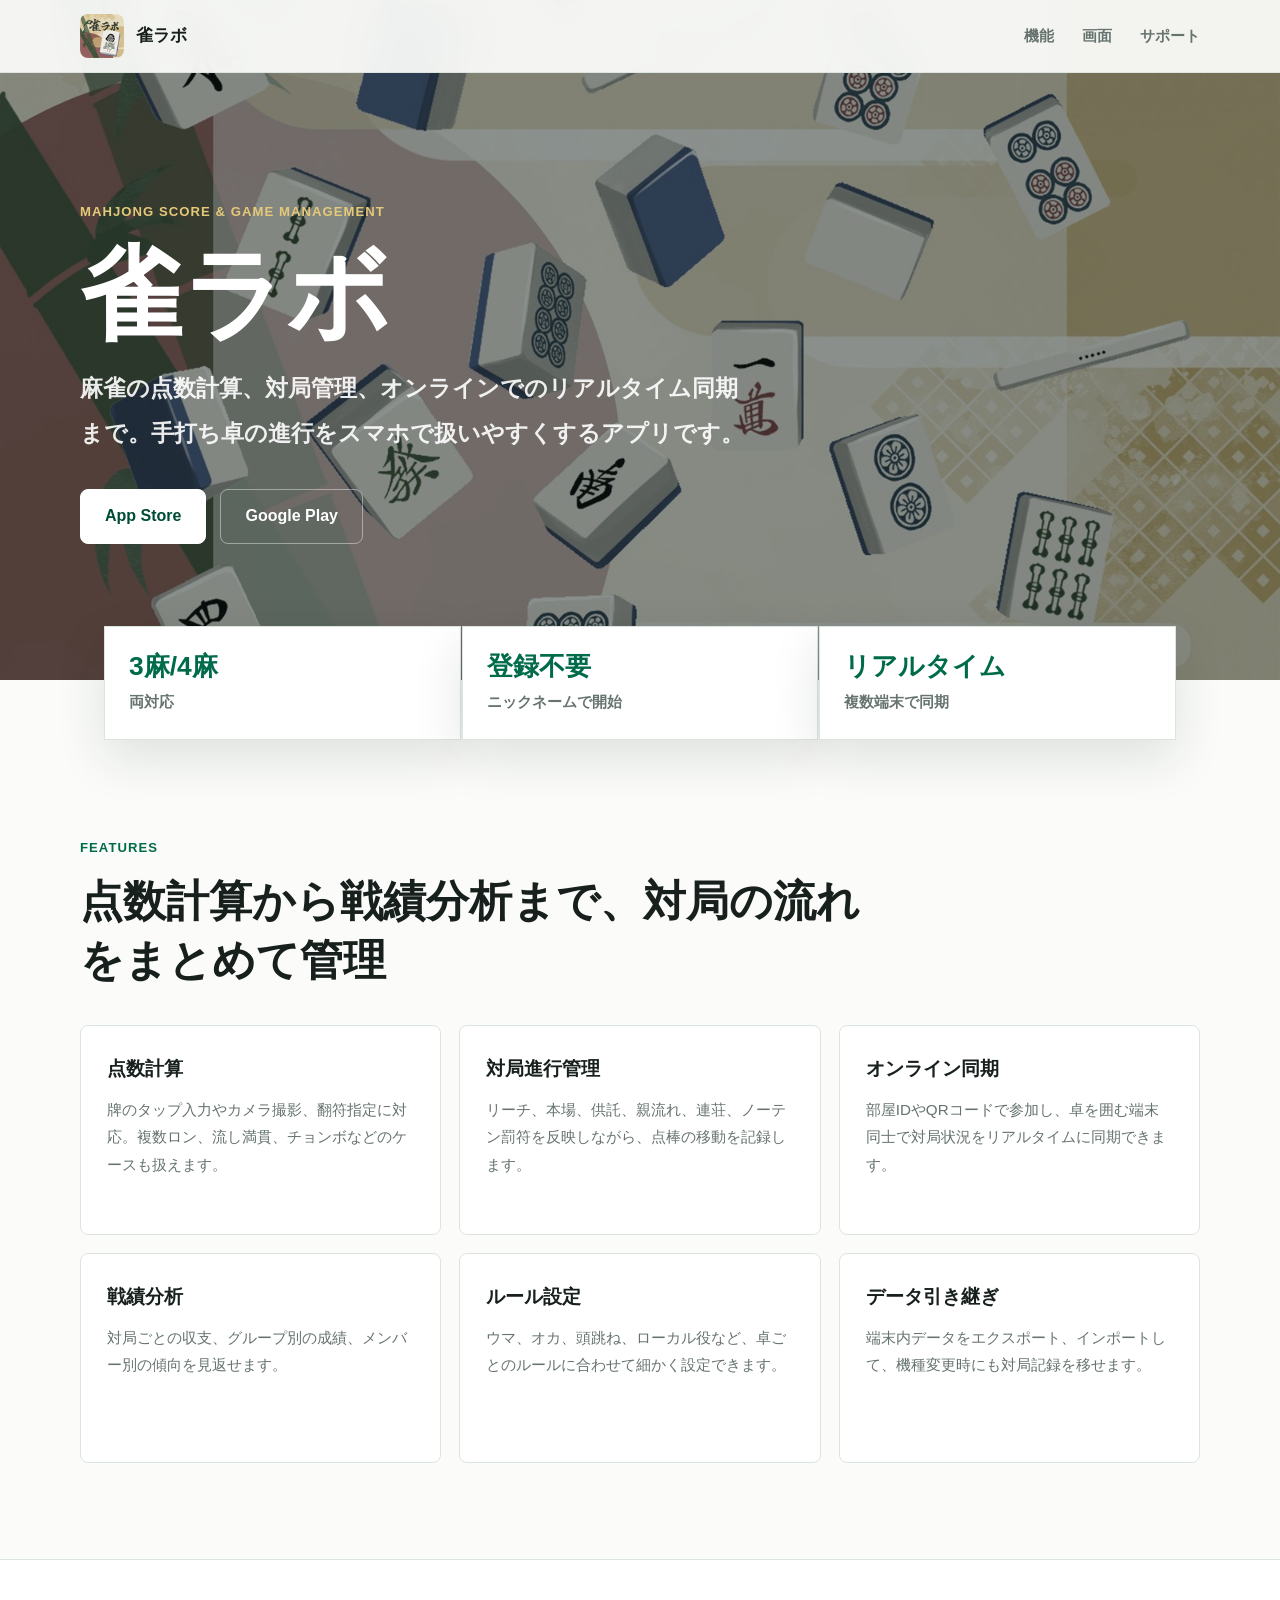
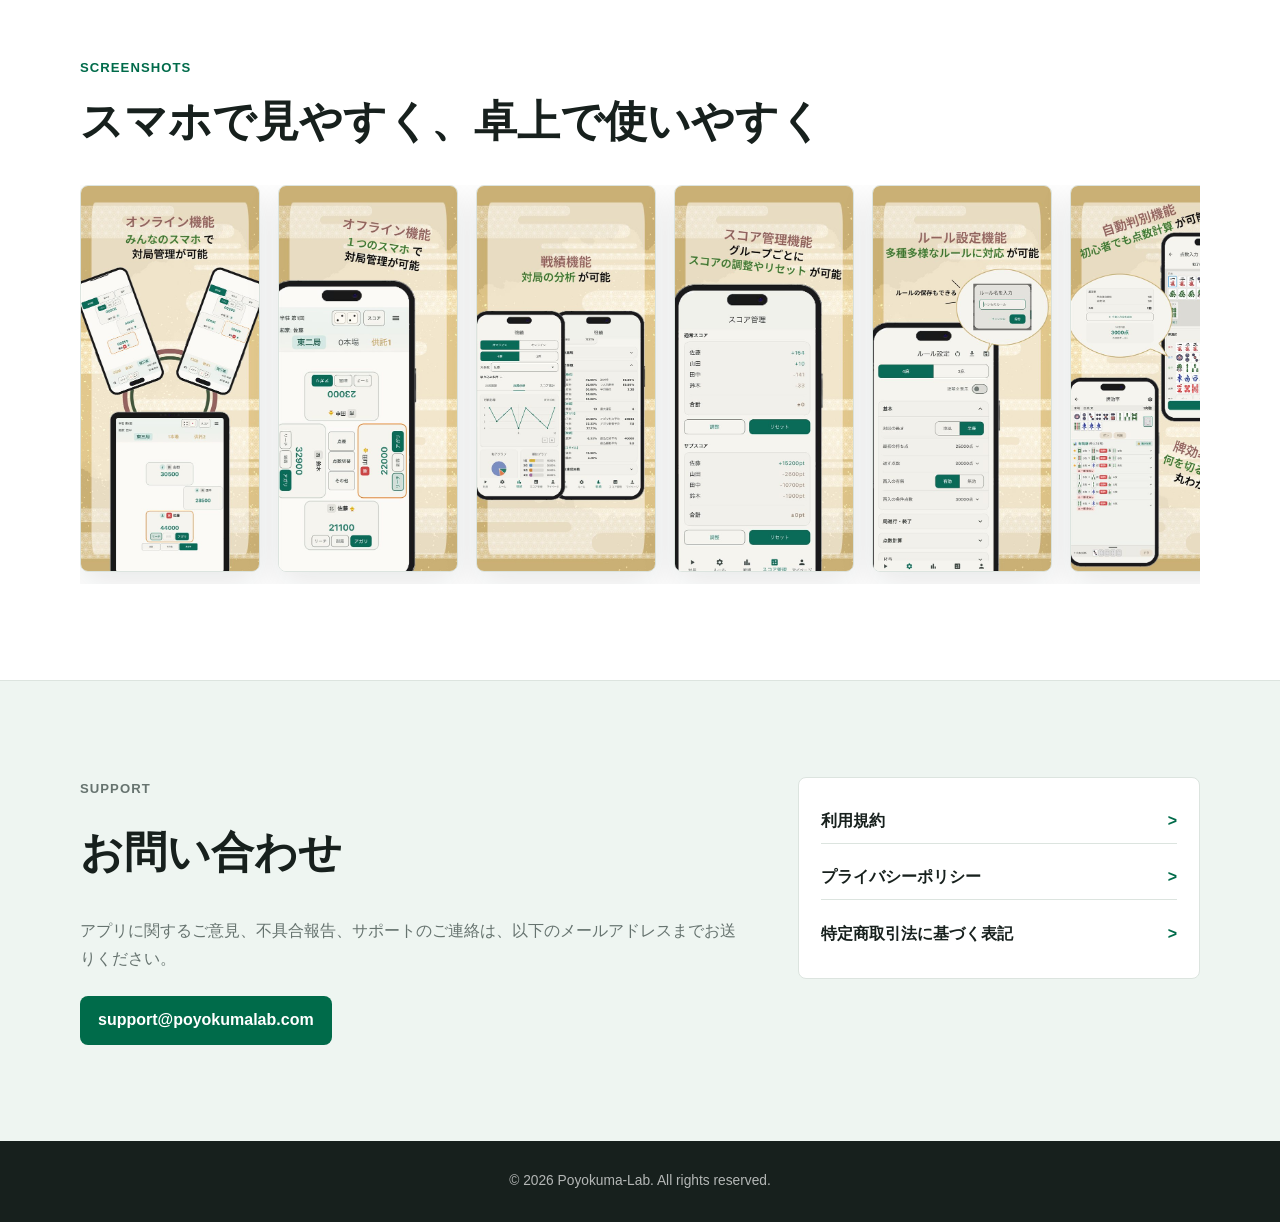
==== janlab/index.html @ f50cea4f "雀ラボのホームページを追加" ====
<!DOCTYPE html>
<html lang="ja">
<head>
  <meta charset="UTF-8">
  <meta name="viewport" content="width=device-width, initial-scale=1.0">
  <title>雀ラボ | 麻雀点数計算・対局管理アプリ</title>
  <meta name="description" content="雀ラボは、麻雀の点数計算、対局管理、オンラインでのリアルタイム同期、戦績分析に対応したスマートフォンアプリです。">
  <link rel="canonical" href="https://poyokumalab.com/janlab/">
  <link rel="icon" href="favicon.png" type="image/png">
  <link rel="stylesheet" href="style.css">
</head>
<body>
  <header class="site-header">
    <a class="brand" href="./" aria-label="雀ラボ トップ">
      <img class="brand__icon" src="assets/app-icon.png" alt="">
      <span class="brand__text">雀ラボ</span>
    </a>
    <button class="menu-button" type="button" aria-label="メニューを開く" aria-controls="site-nav" aria-expanded="false">
      <span></span>
      <span></span>
      <span></span>
    </button>
    <nav class="site-nav" id="site-nav" aria-label="ページ内ナビゲーション">
      <a href="#features">機能</a>
      <a href="#screenshots">画面</a>
      <a href="#support">サポート</a>
    </nav>
  </header>

  <main>
    <section class="hero" aria-labelledby="hero-title">
      <div class="hero__content">
        <p class="hero__label">Mahjong Score & Game Management</p>
        <h1 id="hero-title">雀ラボ</h1>
        <p class="hero__lead">麻雀の点数計算、対局管理、オンラインでのリアルタイム同期まで。手打ち卓の進行をスマホで扱いやすくするアプリです。</p>
        <div class="hero__actions" aria-label="ストアリンク">
          <a class="store-link store-link--primary" href="https://apps.apple.com/app/id6770251614" target="_blank" rel="noopener noreferrer">App Store</a>
          <a class="store-link" href="https://play.google.com/store/apps/details?id=com.poyokumalab.janlab" target="_blank" rel="noopener noreferrer">Google Play</a>
        </div>
      </div>
    </section>

    <section class="summary reveal" aria-label="主な特徴">
      <div class="summary__item">
        <span class="summary__value">3麻/4麻</span>
        <span class="summary__label">両対応</span>
      </div>
      <div class="summary__item">
        <span class="summary__value">登録不要</span>
        <span class="summary__label">ニックネームで開始</span>
      </div>
      <div class="summary__item">
        <span class="summary__value">リアルタイム</span>
        <span class="summary__label">複数端末で同期</span>
      </div>
    </section>

    <section class="section reveal" id="features">
      <div class="section__inner">
        <p class="section__label">Features</p>
        <h2>点数計算から戦績分析まで、対局の流れをまとめて管理</h2>
        <div class="feature-grid">
          <article class="feature-card">
            <h3>点数計算</h3>
            <p>牌のタップ入力やカメラ撮影、翻符指定に対応。複数ロン、流し満貫、チョンボなどのケースも扱えます。</p>
          </article>
          <article class="feature-card">
            <h3>対局進行管理</h3>
            <p>リーチ、本場、供託、親流れ、連荘、ノーテン罰符を反映しながら、点棒の移動を記録します。</p>
          </article>
          <article class="feature-card">
            <h3>オンライン同期</h3>
            <p>部屋IDやQRコードで参加し、卓を囲む端末同士で対局状況をリアルタイムに同期できます。</p>
          </article>
          <article class="feature-card">
            <h3>戦績分析</h3>
            <p>対局ごとの収支、グループ別の成績、メンバー別の傾向を見返せます。</p>
          </article>
          <article class="feature-card">
            <h3>ルール設定</h3>
            <p>ウマ、オカ、頭跳ね、ローカル役など、卓ごとのルールに合わせて細かく設定できます。</p>
          </article>
          <article class="feature-card">
            <h3>データ引き継ぎ</h3>
            <p>端末内データをエクスポート、インポートして、機種変更時にも対局記録を移せます。</p>
          </article>
        </div>
      </div>
    </section>

    <section class="section section--screens reveal" id="screenshots">
      <div class="section__inner">
        <p class="section__label">Screenshots</p>
        <h2>スマホで見やすく、卓上で使いやすく</h2>
        <div class="screenshot-strip" aria-label="雀ラボの画面例">
          <img src="assets/screen-1.jpg" alt="オンライン機能の紹介画面">
          <img src="assets/screen-2.jpg" alt="オフライン対局管理の画面">
          <img src="assets/screen-3.jpg" alt="戦績分析の画面">
          <img src="assets/screen-4.jpg" alt="スコア管理の画面">
          <img src="assets/screen-5.jpg" alt="ルール設定の画面">
          <img src="assets/screen-6.jpg" alt="牌入力と点数計算の画面">
        </div>
      </div>
    </section>

    <section class="section section--support reveal" id="support">
      <div class="section__inner support-layout">
        <div>
          <p class="section__label">Support</p>
          <h2>お問い合わせ</h2>
          <p>アプリに関するご意見、不具合報告、サポートのご連絡は、以下のメールアドレスまでお送りください。</p>
          <a class="support-mail" href="mailto:support@poyokumalab.com">support@poyokumalab.com</a>
        </div>
        <div class="legal-links" aria-label="法務リンク">
          <a href="terms/" target="_blank" rel="noopener noreferrer">利用規約</a>
          <a href="privacy/" target="_blank" rel="noopener noreferrer">プライバシーポリシー</a>
          <a href="legal/" target="_blank" rel="noopener noreferrer">特定商取引法に基づく表記</a>
        </div>
      </div>
    </section>
  </main>

  <footer class="site-footer">
    <p>&copy; 2026 Poyokuma-Lab. All rights reserved.</p>
  </footer>
  <script src="script.js"></script>
</body>
</html>
---- janlab/style.css ----
:root {
  --color-ink: #17201d;
  --color-text: #34403c;
  --color-muted: #66736f;
  --color-line: #dce4df;
  --color-paper: #fbfcfa;
  --color-soft: #eef5f1;
  --color-green: #006b4a;
  --color-green-dark: #004c36;
  --color-gold: #c49a45;
  --color-blue: #22577a;
  --shadow: 0 18px 50px rgba(20, 32, 28, 0.12);
  --font-sans: -apple-system, BlinkMacSystemFont, "Hiragino Sans", "Yu Gothic", "YuGothic", "Noto Sans JP", "Meiryo", sans-serif;
}

*,
*::before,
*::after {
  box-sizing: border-box;
}

html {
  scroll-behavior: smooth;
}

body {
  margin: 0;
  color: var(--color-text);
  background: var(--color-paper);
  font-family: var(--font-sans);
  line-height: 1.8;
  -webkit-font-smoothing: antialiased;
}

a {
  color: inherit;
  text-decoration: none;
}

img {
  display: block;
  max-width: 100%;
}

.site-header {
  position: fixed;
  top: 0;
  left: 0;
  right: 0;
  z-index: 10;
  display: flex;
  align-items: center;
  justify-content: space-between;
  min-height: 72px;
  padding: 14px max(24px, calc((100vw - 1120px) / 2));
  background: rgba(251, 252, 250, 0.94);
  border-bottom: 1px solid rgba(220, 228, 223, 0.9);
  backdrop-filter: blur(14px);
}

.brand {
  display: flex;
  align-items: center;
  gap: 12px;
  color: var(--color-ink);
  font-weight: 800;
  letter-spacing: 0;
}

.brand__icon {
  width: 44px;
  height: 44px;
  border-radius: 8px;
}

.brand__text {
  font-size: 1.05rem;
}

.site-nav {
  display: flex;
  gap: 28px;
  color: var(--color-muted);
  font-size: 0.92rem;
  font-weight: 700;
}

.site-nav a:hover {
  color: var(--color-green);
}

.menu-button {
  display: none;
  width: 44px;
  height: 44px;
  align-items: center;
  justify-content: center;
  flex-direction: column;
  gap: 5px;
  padding: 0;
  border: 1px solid var(--color-line);
  border-radius: 8px;
  background: #fff;
  cursor: pointer;
}

.menu-button span {
  display: block;
  width: 20px;
  height: 2px;
  background: var(--color-ink);
  border-radius: 999px;
  transition: transform 0.25s ease, opacity 0.25s ease;
}

.menu-button.is-open span:nth-child(1) {
  transform: translateY(7px) rotate(45deg);
}

.menu-button.is-open span:nth-child(2) {
  opacity: 0;
}

.menu-button.is-open span:nth-child(3) {
  transform: translateY(-7px) rotate(-45deg);
}

.hero {
  position: relative;
  min-height: 680px;
  display: flex;
  align-items: center;
  padding: 136px max(24px, calc((100vw - 1120px) / 2)) 72px;
  overflow: hidden;
  background: #16231f url("assets/hero.jpg") center 42% / cover no-repeat;
}

.hero::before {
  content: "";
  position: absolute;
  inset: 0;
  background: rgba(13, 25, 21, 0.48);
}

.hero__content {
  position: relative;
  z-index: 1;
  max-width: 720px;
  color: #fff;
}

.hero__label {
  margin: 0 0 18px;
  color: #e5c978;
  font-size: 0.82rem;
  font-weight: 800;
  letter-spacing: 0.08em;
  text-transform: uppercase;
}

.hero h1 {
  margin: 0 0 18px;
  color: #fff;
  font-size: clamp(3.3rem, 8vw, 6.7rem);
  line-height: 1.04;
  letter-spacing: 0;
}

.hero__lead {
  max-width: 680px;
  margin: 0;
  color: rgba(255, 255, 255, 0.9);
  font-size: clamp(1.08rem, 2.2vw, 1.42rem);
  font-weight: 600;
  line-height: 1.95;
}

.hero__actions {
  display: flex;
  flex-wrap: wrap;
  gap: 14px;
  margin-top: 34px;
}

.store-link {
  display: inline-flex;
  align-items: center;
  justify-content: center;
  min-height: 48px;
  padding: 12px 24px;
  border: 1px solid rgba(255, 255, 255, 0.42);
  border-radius: 8px;
  color: #fff;
  font-weight: 800;
}

.store-link:hover {
  background: rgba(255, 255, 255, 0.12);
}

.store-link--primary {
  background: #fff;
  color: var(--color-green-dark);
  border-color: #fff;
}

.store-link--primary:hover {
  background: #edf4ef;
}

.summary {
  display: grid;
  grid-template-columns: repeat(3, 1fr);
  gap: 1px;
  max-width: 1120px;
  margin: -54px auto 0;
  padding: 0 24px;
  position: relative;
  z-index: 2;
}

.summary__item {
  min-height: 108px;
  padding: 24px;
  background: #fff;
  border: 1px solid var(--color-line);
  box-shadow: var(--shadow);
}

.summary__value {
  display: block;
  color: var(--color-green);
  font-size: clamp(1.28rem, 2.4vw, 1.65rem);
  font-weight: 900;
  line-height: 1.2;
}

.summary__label {
  display: block;
  margin-top: 6px;
  color: var(--color-muted);
  font-size: 0.92rem;
  font-weight: 700;
}

.section {
  padding: 96px 24px;
}

.section__inner {
  max-width: 1120px;
  margin: 0 auto;
}

.section__label {
  margin: 0 0 12px;
  color: var(--color-green);
  font-size: 0.82rem;
  font-weight: 900;
  letter-spacing: 0.08em;
  text-transform: uppercase;
}

.section h2 {
  max-width: 800px;
  margin: 0 0 34px;
  color: var(--color-ink);
  font-size: clamp(1.8rem, 4vw, 2.7rem);
  line-height: 1.38;
  letter-spacing: 0;
}

.feature-grid {
  display: grid;
  grid-template-columns: repeat(3, minmax(0, 1fr));
  gap: 18px;
}

.feature-card {
  min-height: 210px;
  padding: 26px;
  background: #fff;
  border: 1px solid var(--color-line);
  border-radius: 8px;
}

.feature-card h3 {
  margin: 0 0 10px;
  color: var(--color-ink);
  font-size: 1.18rem;
}

.feature-card p {
  margin: 0;
  color: var(--color-muted);
  font-size: 0.95rem;
}

.section--screens {
  background: #fff;
  border-top: 1px solid var(--color-line);
  border-bottom: 1px solid var(--color-line);
}

.screenshot-strip {
  display: grid;
  grid-template-columns: repeat(6, minmax(180px, 1fr));
  gap: 18px;
  overflow-x: auto;
  padding-bottom: 12px;
  scrollbar-color: var(--color-green) var(--color-soft);
}

.screenshot-strip img {
  width: 100%;
  min-width: 180px;
  border-radius: 8px;
  border: 1px solid var(--color-line);
  box-shadow: 0 12px 34px rgba(20, 32, 28, 0.1);
}

.section--support {
  background: var(--color-soft);
}

.support-layout {
  display: grid;
  grid-template-columns: minmax(0, 1.25fr) minmax(280px, 0.75fr);
  gap: 48px;
  align-items: start;
}

.support-layout p {
  max-width: 680px;
  margin: 0 0 22px;
  color: var(--color-muted);
}

.support-mail {
  display: inline-flex;
  align-items: center;
  min-height: 48px;
  padding: 10px 18px;
  border-radius: 8px;
  background: var(--color-green);
  color: #fff;
  font-weight: 800;
}

.support-mail:hover {
  background: var(--color-green-dark);
}

.legal-links {
  display: grid;
  gap: 12px;
  padding: 22px;
  background: #fff;
  border: 1px solid var(--color-line);
  border-radius: 8px;
}

.legal-links a {
  display: flex;
  min-height: 44px;
  align-items: center;
  justify-content: space-between;
  border-bottom: 1px solid var(--color-line);
  color: var(--color-ink);
  font-weight: 800;
}

.legal-links a::after {
  content: ">";
  color: var(--color-green);
}

.legal-links a:last-child {
  border-bottom: 0;
}

.site-footer {
  padding: 28px 24px;
  background: var(--color-ink);
  color: rgba(255, 255, 255, 0.68);
  text-align: center;
  font-size: 0.86rem;
}

.site-footer p {
  margin: 0;
}

.reveal {
  opacity: 0;
  transform: translateY(28px);
  filter: blur(2px);
  transition:
    opacity 0.9s ease,
    transform 0.9s ease,
    filter 0.9s ease;
}

.reveal.is-visible {
  opacity: 1;
  transform: translateY(0);
  filter: blur(0);
}

.feature-card,
.screenshot-strip img,
.legal-links {
  transition:
    opacity 0.75s ease,
    transform 0.75s ease,
    filter 0.75s ease,
    box-shadow 0.25s ease;
}

.reveal:not(.is-visible) .feature-card,
.reveal:not(.is-visible) .screenshot-strip img,
.reveal:not(.is-visible) .legal-links {
  opacity: 0;
  transform: translateY(18px);
  filter: blur(1px);
}

.reveal.is-visible .feature-card:nth-child(2),
.reveal.is-visible .screenshot-strip img:nth-child(2) {
  transition-delay: 0.06s;
}

.reveal.is-visible .feature-card:nth-child(3),
.reveal.is-visible .screenshot-strip img:nth-child(3) {
  transition-delay: 0.12s;
}

.reveal.is-visible .feature-card:nth-child(4),
.reveal.is-visible .screenshot-strip img:nth-child(4) {
  transition-delay: 0.18s;
}

.reveal.is-visible .feature-card:nth-child(5),
.reveal.is-visible .screenshot-strip img:nth-child(5) {
  transition-delay: 0.24s;
}

.reveal.is-visible .feature-card:nth-child(6),
.reveal.is-visible .screenshot-strip img:nth-child(6) {
  transition-delay: 0.3s;
}

@media (prefers-reduced-motion: reduce) {
  html {
    scroll-behavior: auto;
  }

  .reveal,
  .feature-card,
  .screenshot-strip img,
  .legal-links {
    opacity: 1;
    transform: none;
    filter: none;
    transition: none;
  }
}

@media (max-width: 900px) {
  .site-header {
    min-height: 64px;
    padding: 10px 18px;
  }

  .site-nav {
    gap: 16px;
    font-size: 0.84rem;
  }

  .brand__icon {
    width: 40px;
    height: 40px;
  }

  .hero {
    min-height: 620px;
    padding: 112px 20px 72px;
    background-position: center center;
  }

  .summary,
  .feature-grid,
  .support-layout {
    grid-template-columns: 1fr;
  }

  .summary {
    margin-top: 0;
    padding: 0;
  }

  .summary__item {
    box-shadow: none;
  }

  .section {
    padding: 72px 20px;
  }
}

@media (max-width: 560px) {
  .menu-button {
    display: flex;
  }

  .site-nav {
    position: fixed;
    top: 64px;
    left: 14px;
    right: 14px;
    display: grid;
    gap: 2px;
    padding: 10px;
    border: 1px solid var(--color-line);
    border-radius: 8px;
    background: rgba(255, 255, 255, 0.96);
    box-shadow: 0 18px 38px rgba(20, 32, 28, 0.14);
    opacity: 0;
    pointer-events: none;
    transform: translateY(-8px);
    transition: opacity 0.22s ease, transform 0.22s ease;
    backdrop-filter: blur(12px);
  }

  .site-nav.is-open {
    opacity: 1;
    pointer-events: auto;
    transform: translateY(0);
  }

  .site-nav a {
    min-height: 48px;
    display: flex;
    align-items: center;
    padding: 0 14px;
    border-radius: 6px;
    color: var(--color-ink);
    font-size: 1rem;
  }

  .site-nav a:hover {
    background: var(--color-soft);
  }

  .hero h1 {
    font-size: 3.2rem;
  }

  .hero__actions {
    flex-direction: column;
    align-items: stretch;
  }

  .store-link {
    width: 100%;
  }

  .screenshot-strip {
    grid-template-columns: repeat(6, 78vw);
  }
}
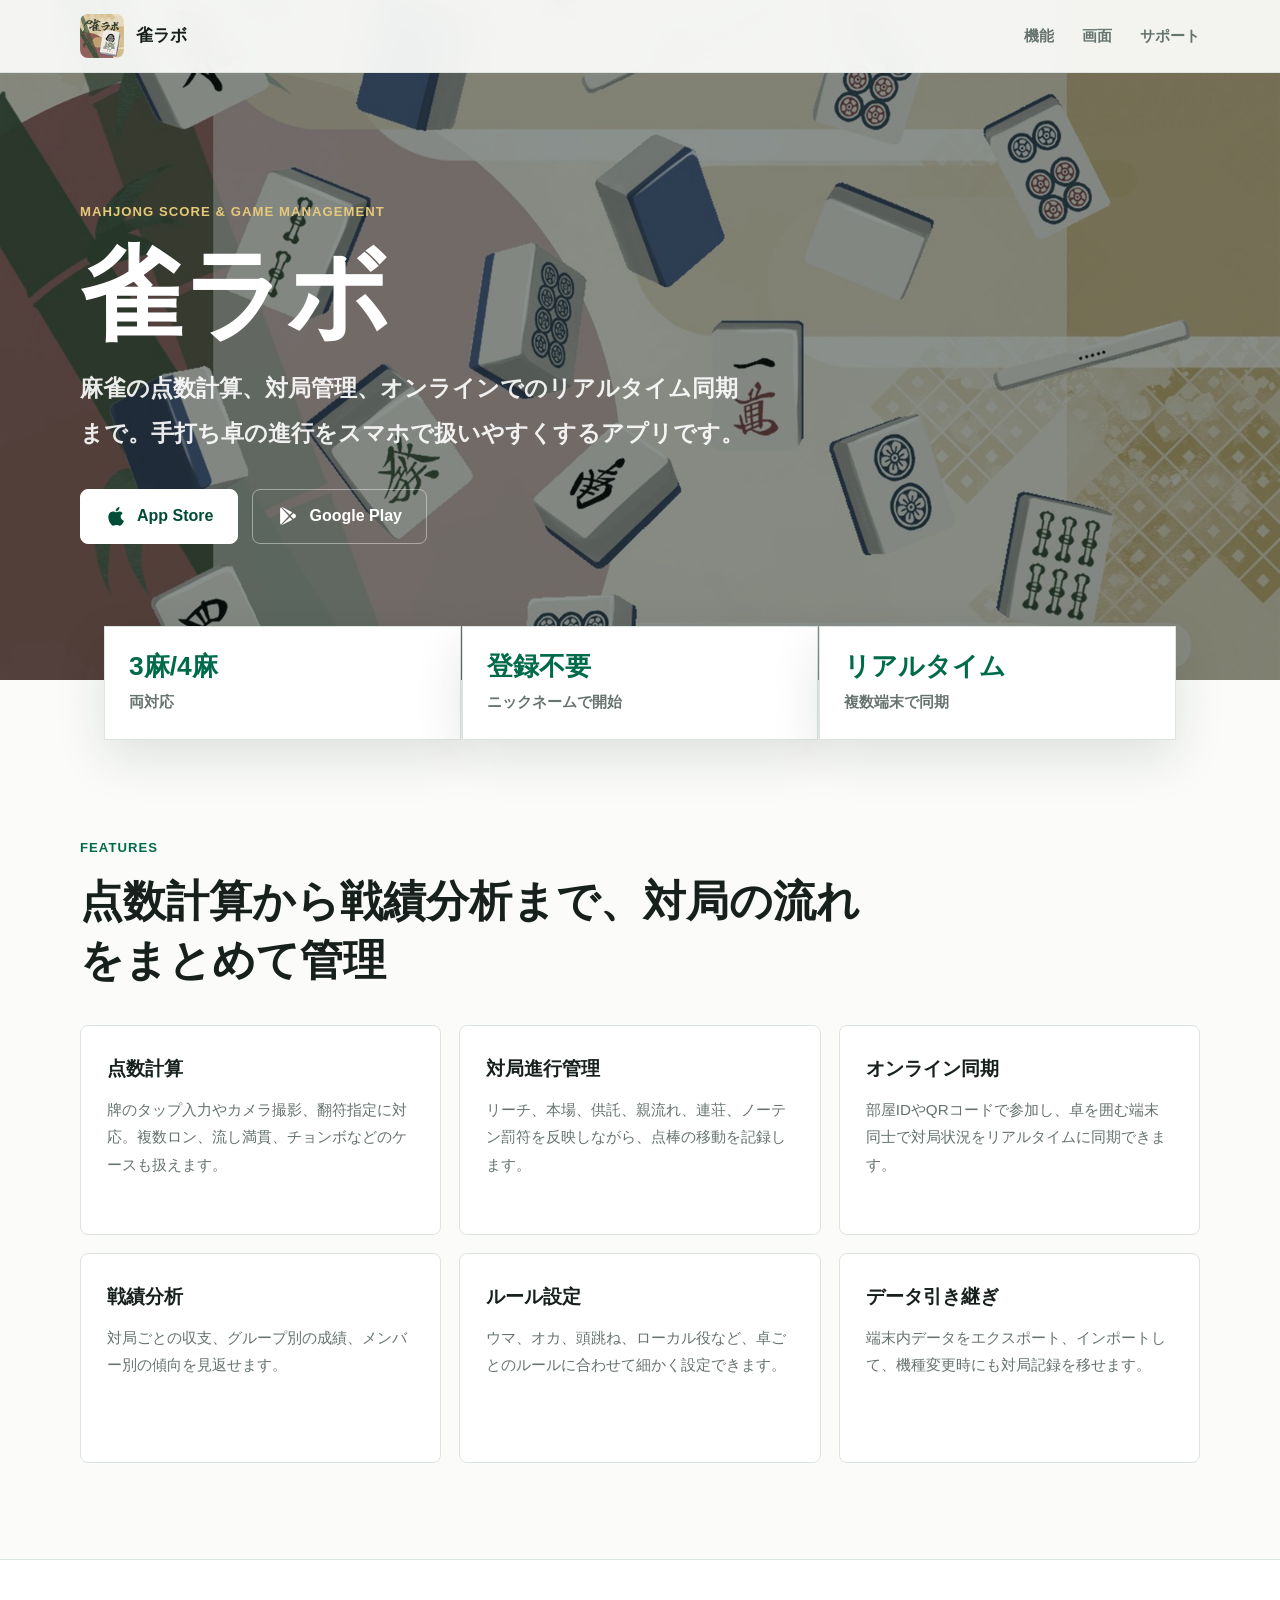
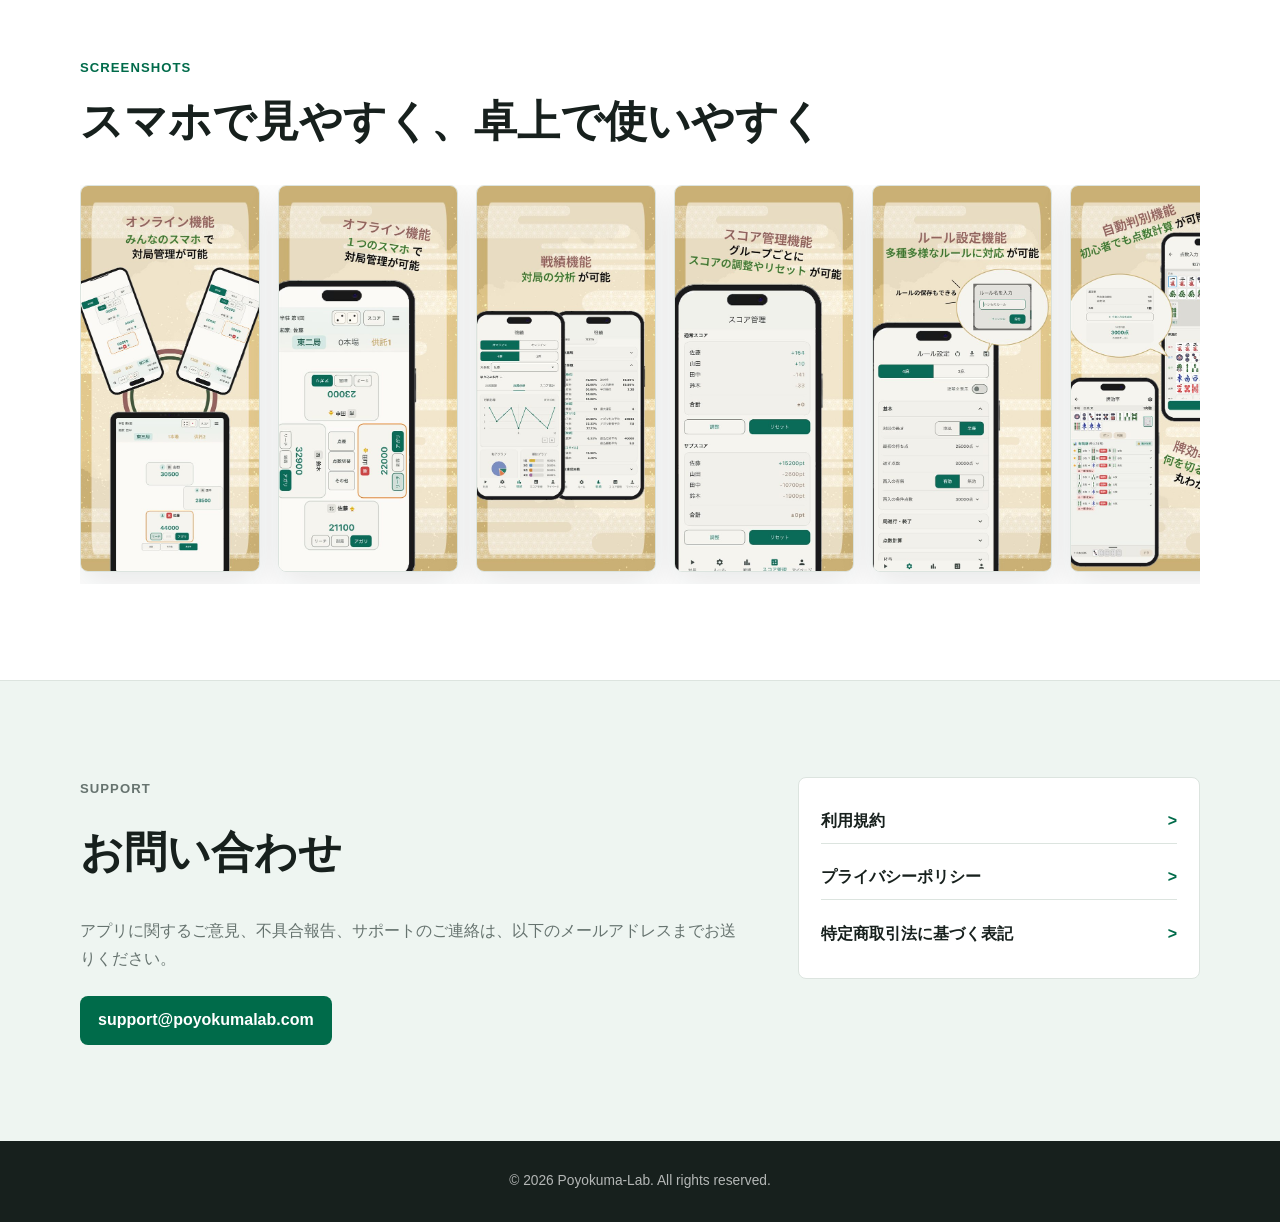
==== commit 09f0d53c: "雀ラボのホームページをPoyokuma-Labのホームページに追加。雀ラボのホームページのストアリンクにアイコン追加" ====
--- a/janlab/index.html
+++ b/janlab/index.html
@@ -34,8 +34,21 @@
         <h1 id="hero-title">雀ラボ</h1>
         <p class="hero__lead">麻雀の点数計算、対局管理、オンラインでのリアルタイム同期まで。手打ち卓の進行をスマホで扱いやすくするアプリです。</p>
         <div class="hero__actions" aria-label="ストアリンク">
-          <a class="store-link store-link--primary" href="https://apps.apple.com/app/id6770251614" target="_blank" rel="noopener noreferrer">App Store</a>
-          <a class="store-link" href="https://play.google.com/store/apps/details?id=com.poyokumalab.janlab" target="_blank" rel="noopener noreferrer">Google Play</a>
+          <a class="store-link store-link--primary" href="https://apps.apple.com/app/id6770251614" target="_blank" rel="noopener noreferrer">
+            <svg class="store-link__icon" viewBox="0 0 24 24" aria-hidden="true">
+              <path d="M17.1 12.7c0-2.5 2.1-3.8 2.2-3.8-1.2-1.7-3-1.9-3.6-1.9-1.5-.2-3 .9-3.8.9s-2-.9-3.3-.8c-1.7 0-3.2 1-4.1 2.5-1.8 3.2-.5 7.9 1.3 10.4.9 1.3 1.9 2.7 3.3 2.6 1.3-.1 1.8-.8 3.4-.8s2.1.8 3.5.8c1.4 0 2.4-1.3 3.2-2.5 1-1.5 1.4-2.9 1.4-3-.1 0-3.5-1.3-3.5-4.4ZM14.7 5.4c.7-.9 1.2-2.1 1.1-3.2-1.1 0-2.4.7-3.1 1.6-.7.8-1.2 2-1.1 3.1 1.2.1 2.4-.6 3.1-1.5Z"/>
+            </svg>
+            <span>App Store</span>
+          </a>
+          <a class="store-link" href="https://play.google.com/store/apps/details?id=com.poyokumalab.janlab" target="_blank" rel="noopener noreferrer">
+            <svg class="store-link__icon" viewBox="0 0 24 24" aria-hidden="true">
+              <path d="M4.2 2.6c-.5.3-.8.9-.8 1.7v15.4c0 .8.3 1.4.8 1.7l8.6-9.4-8.6-9.4Z"/>
+              <path d="M14.1 10.6 16.6 8 6.1 2.4c-.4-.2-.8-.2-1.2-.1l9.2 8.3Z"/>
+              <path d="M16.6 16 14.1 13.4l-9.2 8.3c.4.1.8.1 1.2-.1L16.6 16Z"/>
+              <path d="M19.9 10.2 17.8 9l-2.8 3 2.8 3 2.1-1.2c1-.6 1-2.9 0-3.6Z"/>
+            </svg>
+            <span>Google Play</span>
+          </a>
         </div>
       </div>
     </section>
--- a/janlab/style.css
+++ b/janlab/style.css
@@ -186,12 +186,20 @@
   display: inline-flex;
   align-items: center;
   justify-content: center;
+  gap: 10px;
   min-height: 48px;
   padding: 12px 24px;
   border: 1px solid rgba(255, 255, 255, 0.42);
   border-radius: 8px;
   color: #fff;
   font-weight: 800;
+}
+
+.store-link__icon {
+  width: 22px;
+  height: 22px;
+  flex: 0 0 auto;
+  fill: currentColor;
 }
 
 .store-link:hover {
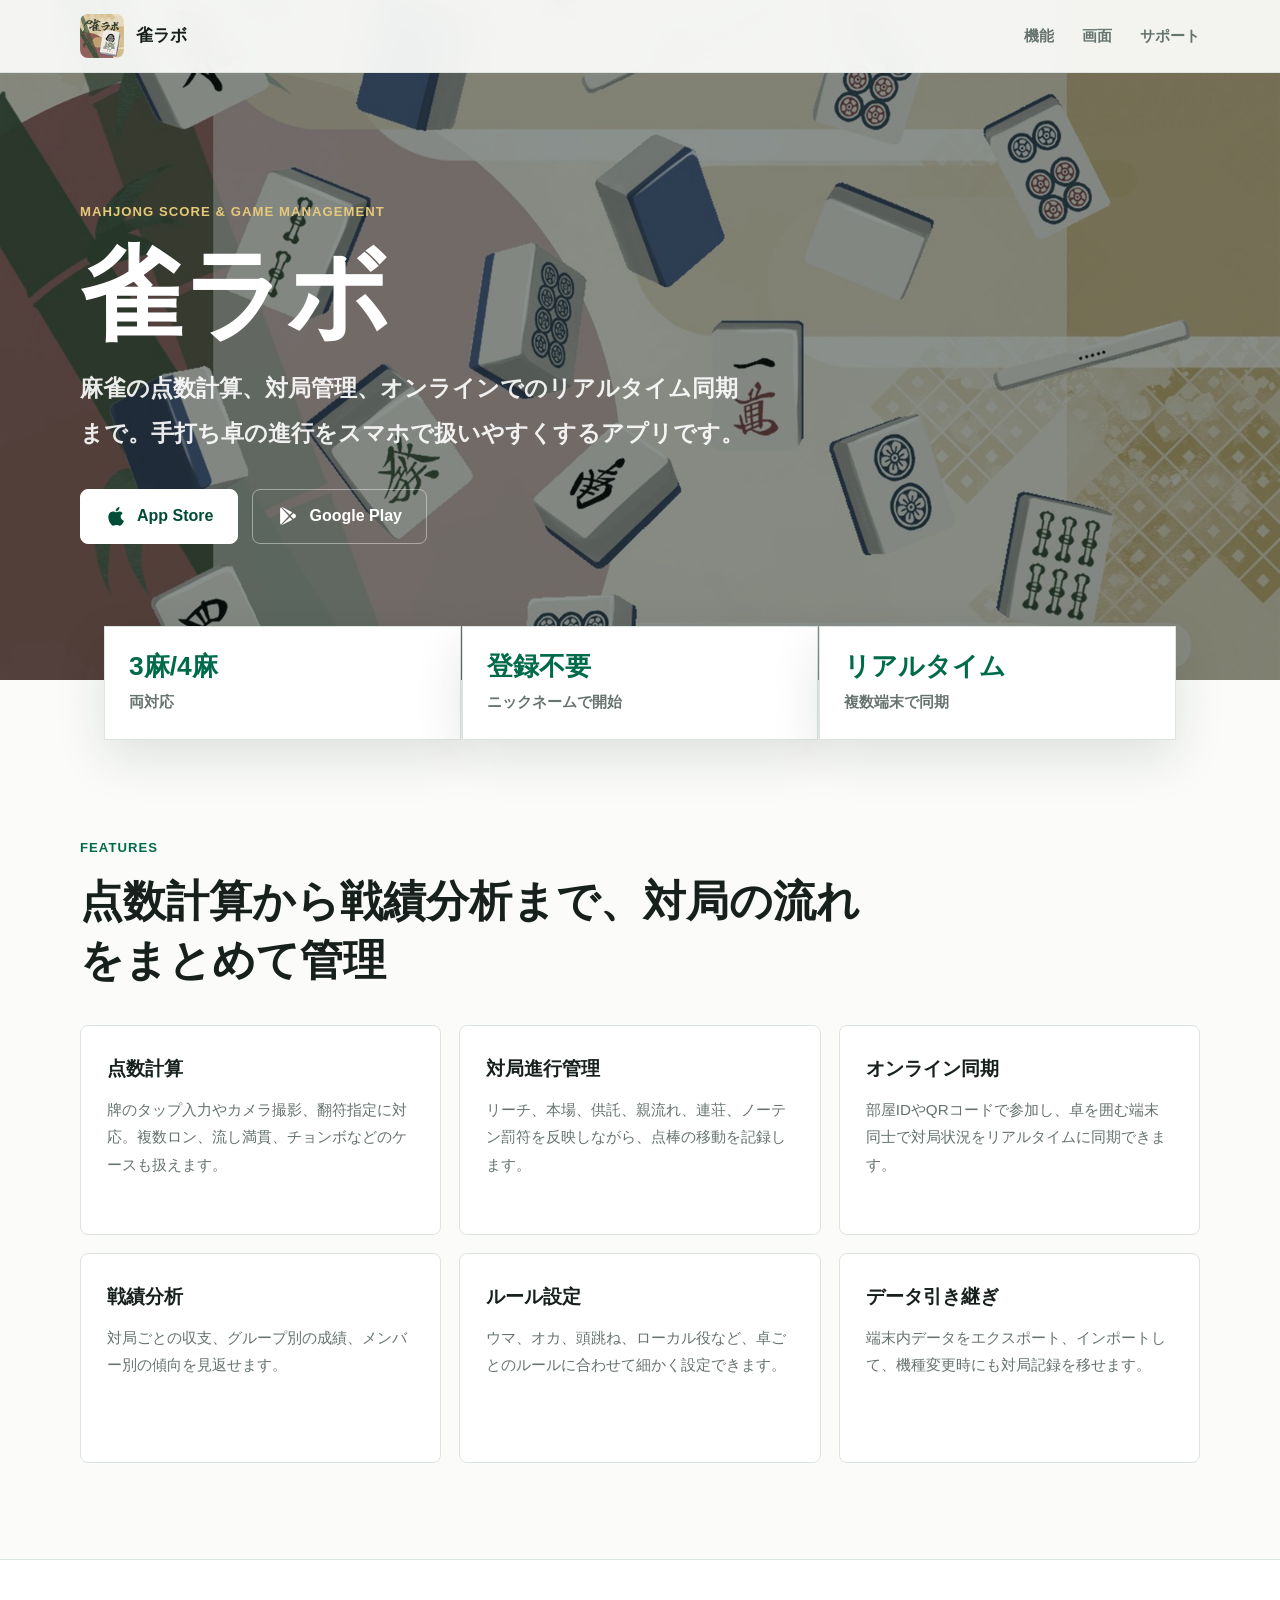
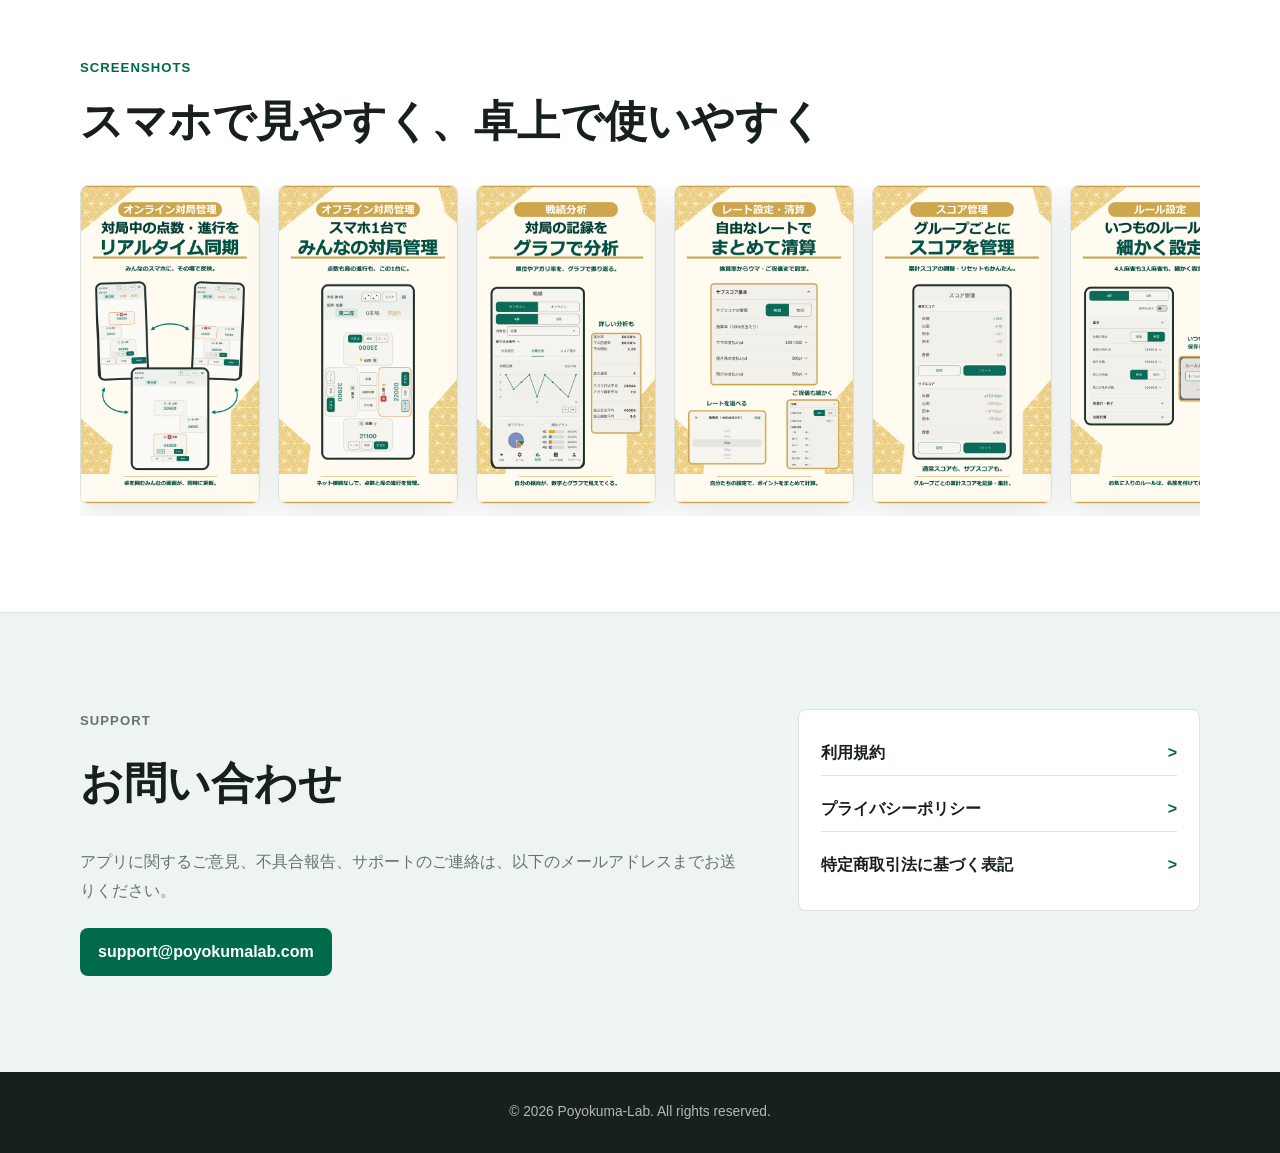
==== commit eeaea177: "雀ラボ公式ページの紹介画像を新しい8枚に更新" ====
--- a/janlab/index.html
+++ b/janlab/index.html
@@ -106,12 +106,14 @@
         <p class="section__label">Screenshots</p>
         <h2>スマホで見やすく、卓上で使いやすく</h2>
         <div class="screenshot-strip" aria-label="雀ラボの画面例">
-          <img src="assets/screen-1.jpg" alt="オンライン機能の紹介画面">
-          <img src="assets/screen-2.jpg" alt="オフライン対局管理の画面">
-          <img src="assets/screen-3.jpg" alt="戦績分析の画面">
-          <img src="assets/screen-4.jpg" alt="スコア管理の画面">
-          <img src="assets/screen-5.jpg" alt="ルール設定の画面">
-          <img src="assets/screen-6.jpg" alt="牌入力と点数計算の画面">
+          <img src="assets/screen-01-realtime-sync.png" alt="対局中の点数と進行を複数端末でリアルタイム同期" width="1080" height="1920" loading="lazy" decoding="async">
+          <img src="assets/screen-02-offline.png" alt="ネット接続なしでスマホ1台で点数と局の進行を管理" width="1080" height="1920" loading="lazy" decoding="async">
+          <img src="assets/screen-03-statistics.png" alt="順位やアガリ率などの戦績をグラフで分析" width="1080" height="1920" loading="lazy" decoding="async">
+          <img src="assets/screen-04-rate-settlement.png" alt="自由なレートやウマ、ご祝儀を設定して清算" width="1080" height="1920" loading="lazy" decoding="async">
+          <img src="assets/screen-05-score-management.png" alt="グループごとの累計スコアを記録・集計" width="1080" height="1920" loading="lazy" decoding="async">
+          <img src="assets/screen-06-rule-settings.png" alt="いつものルールを細かく設定して名前を付けて保存" width="1080" height="1920" loading="lazy" decoding="async">
+          <img src="assets/screen-07-point-calculation.png" alt="手牌から成立役と点数を自動計算" width="1080" height="1920" loading="lazy" decoding="async">
+          <img src="assets/screen-08-tile-efficiency.png" alt="有効牌や受入枚数、打牌候補を確認" width="1080" height="1920" loading="lazy" decoding="async">
         </div>
       </div>
     </section>
--- a/janlab/style.css
+++ b/janlab/style.css
@@ -312,7 +312,8 @@
 
 .screenshot-strip {
   display: grid;
-  grid-template-columns: repeat(6, minmax(180px, 1fr));
+  grid-auto-flow: column;
+  grid-auto-columns: minmax(180px, 1fr);
   gap: 18px;
   overflow-x: auto;
   padding-bottom: 12px;
@@ -321,6 +322,7 @@
 
 .screenshot-strip img {
   width: 100%;
+  height: auto;
   min-width: 180px;
   border-radius: 8px;
   border: 1px solid var(--color-line);
@@ -456,6 +458,14 @@
 .reveal.is-visible .feature-card:nth-child(6),
 .reveal.is-visible .screenshot-strip img:nth-child(6) {
   transition-delay: 0.3s;
+}
+
+.reveal.is-visible .screenshot-strip img:nth-child(7) {
+  transition-delay: 0.36s;
+}
+
+.reveal.is-visible .screenshot-strip img:nth-child(8) {
+  transition-delay: 0.42s;
 }
 
 @media (prefers-reduced-motion: reduce) {
@@ -574,6 +584,6 @@
   }
 
   .screenshot-strip {
-    grid-template-columns: repeat(6, 78vw);
-  }
-}
+    grid-auto-columns: 78vw;
+  }
+}
